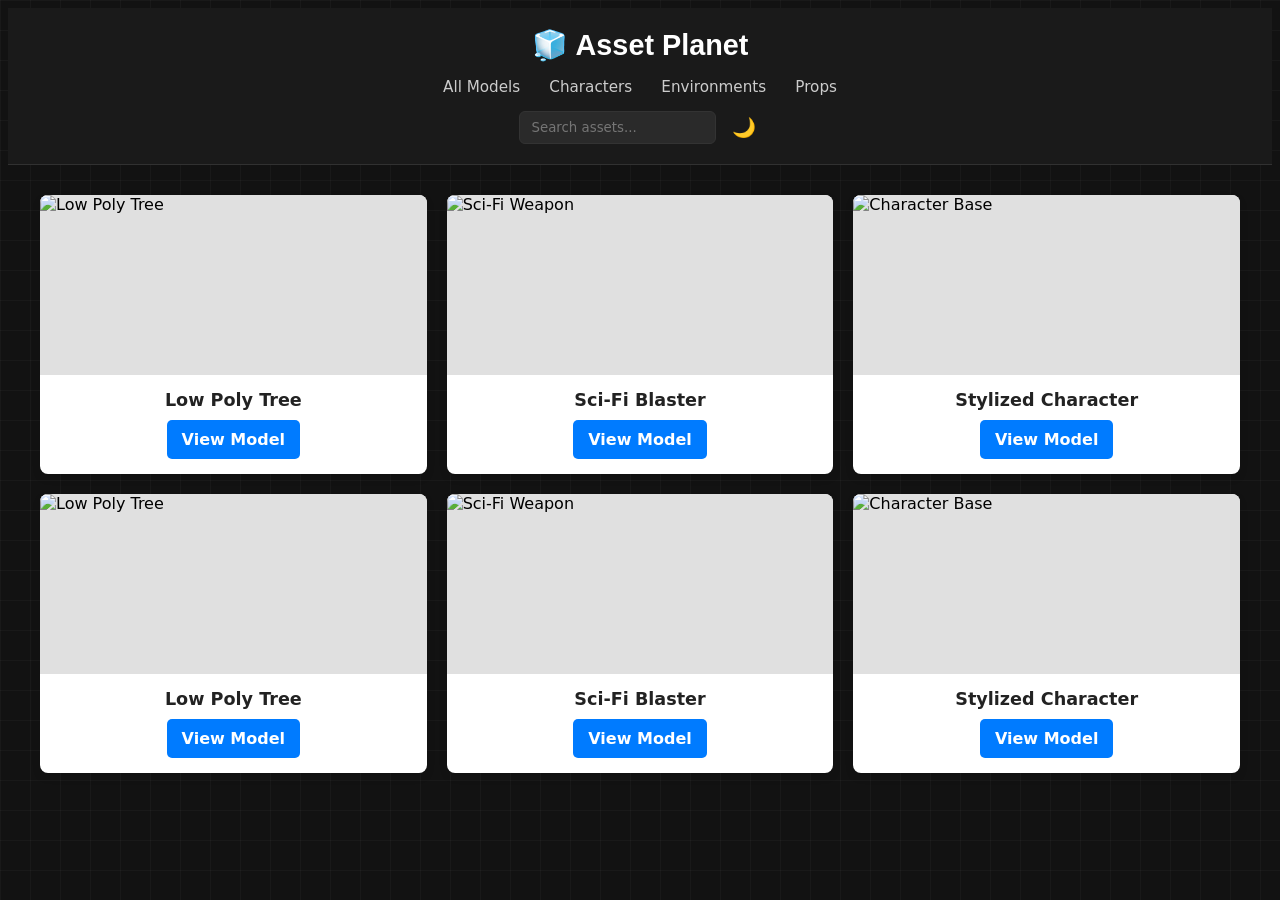
==== index.html @ 9cc5634b "Add files via upload" ====
<!DOCTYPE html>
<html lang="tr">
<head>
    <meta charset="UTF-8">
    <meta name="viewport" content="width=device-width, initial-scale=1.0">
    <title>Asset Planet</title>
    <link rel="stylesheet" href="style.css">
    <style>
        
        header {
            background-color: #1a1a1a;
            color: white;
            text-align: center;
            padding: 20px 0;
        }

        /* Modellerin listeleneceği alan */
        .model-gallery {
            display: grid;
            grid-template-columns: repeat(3, minmax(250px, 1fr));
            gap: 20px;
            padding: 30px;
            max-width: 1200px;
            margin: 0 auto;
        }

        /* Her bir model kartı */
        .model-card {
            background-color: white;
            border-radius: 8px;
            overflow: hidden;
            box-shadow: 0 4px 8px rgba(0, 0, 0, 0.1);
            display: flex;
            flex-direction: column;
            justify-content: space-between;
            transition: transform 0.2s ease-in-out;
        }

        .model-card:hover {
            transform: translateY(-5px);
        }

        /* Model görseli (Thumbnail) */
        .model-card img {
            width: 100%;
            height: 180px;
            object-fit: cover;
            background-color: #e0e0e0;
        }

        /* Kart içerik alanı */
        .model-info {
            padding: 15px;
            text-align: center;
        }

        .model-info h3 {
            margin: 0 0 10px 0;
            font-size: 1.1rem;
            color: #222;
        }

        /* İndirme butonu */
        .download-btn {
            display: inline-block;
            background-color: #007bff;
            color: white;
            text-decoration: none;
            padding: 10px 15px;
            border-radius: 5px;
            font-weight: bold;
            transition: background-color 0.2s ease;
        }

        .download-btn:hover {
            background-color: #0056b3;
        }
    </style>
</head>
<body>

    <header>
        <div class="logo">
        <span class="logo-icon">🧊</span> Asset Planet
    </div>
    
    <nav class="nav-links">
        <a href="#all">All Models</a>
        <a href="#characters">Characters</a>
        <a href="#environments">Environments</a>
        <a href="#props">Props</a>
        
    </nav>

    <div class="header-actions">
        <input type="text" placeholder="Search assets..." class="search-input">
        <button class="theme-toggle" id="themeBtn">🌙</button>
    </div>
    </header>

    <section class="model-gallery">
        
        <!-- Model Kartı 1 -->
        <article class="model-card">
            <img src="" alt="Low Poly Tree">
            <div class="model-info">
                <h3>Low Poly Tree</h3>
                <a href="model-detay.html" class="download-btn">View Model</a>
            </div>
        </article>

        <!-- Model Kartı 2 -->
        <article class="model-card">
            <img src="" alt="Sci-Fi Weapon">
            <div class="model-info">
                <h3>Sci-Fi Blaster</h3>
                <a href="model-detay.html" class="download-btn">View Model</a>
            </div>
        </article>

        <!-- Model Kartı 3 -->
        <article class="model-card">
            <img src="" alt="Character Base">
            <div class="model-info">
                <h3>Stylized Character</h3>
                <a href="model-detay.html" class="download-btn">View Model</a>
            </div>
        </article>

        <article class="model-card">
            <img src="" alt="Low Poly Tree">
            <div class="model-info">
                <h3>Low Poly Tree</h3>
                <a href="model-detay.html" class="download-btn">View Model</a>
            </div>
        </article>

        <!-- Model Kartı 2 -->
        <article class="model-card">
            <img src="" alt="Sci-Fi Weapon">
            <div class="model-info">
                <h3>Sci-Fi Blaster</h3>
                <a href="model-detay.html" class="download-btn">View Model</a>
            </div>
        </article>

        <!-- Model Kartı 3 -->
        <article class="model-card">
            <img src="" alt="Character Base">
            <div class="model-info">
                <h3>Stylized Character</h3>
                <a href="model-detay.html" class="download-btn">View Model</a>
            </div>
        </article>

        <!-- Yeni modeller eklemek için yukarıdaki <article> bloklarını çoğaltabilirsin -->

    </section>

</body>
</html>
---- style.css ----
/* Header Tasarım Stili (Ortalanmış Yapı) */
header {
    display: flex;
    flex-direction: column; /* Elemanları alt alta hizalamak istersen */
    align-items: center;    /* Yatayda tam ortalar */
    justify-content: center;
    gap: 15px;              /* Elemanlar arasındaki boşluk */
    padding: 20px 40px;
    color: white;

    background-color: #121212; /* Arka plan ile birebir aynı */
    border-bottom: 1px solid rgba(255, 255, 255, 0.1); /* İnce şeffaf çizgi */
    box-shadow: none; /* Ağır gölgeyi kaldırıyoruz */
}

.logo {
    font-size: 1.8rem;
    font-weight: bold;
    display: flex;
    align-items: center;
    gap: 8px;
    color: #ffffff;
    font-family: 'Franklin Gothic Medium', 'Arial Narrow', Arial, sans-serif;
}

.nav-links a {
    color: #ccc;
    text-decoration: none;
    margin: 0 12px;
    font-size: 0.95rem;
    transition: color 0.2s;
}

.nav-links a:hover {
    color: #007bff;
}

.header-actions {
    display: flex;
    align-items: center;
    gap: 10px;
}

.search-input {
    padding: 8px 12px;
    border-radius: 6px;
    border: 1px solid #333;
    background-color: #2a2a2a;
    color: white;
    outline: none;
}

.theme-toggle {
    background: none;
    border: none;
    cursor: pointer;
    font-size: 1.2rem;
}

body {
    background-color: #121212;
    /* İnce, şeffaf ızgara deseni */
    background-image: 
        linear-gradient(rgba(255, 255, 255, 0.03) 1px, transparent 1px),
        linear-gradient(90deg, rgba(255, 255, 255, 0.03) 1px, transparent 1px);
    background-size: 30px 30px; /* Izgara kare boyutu */
}

* {
    font-family: 'Inter', system-ui, -apple-system, sans-serif;
}
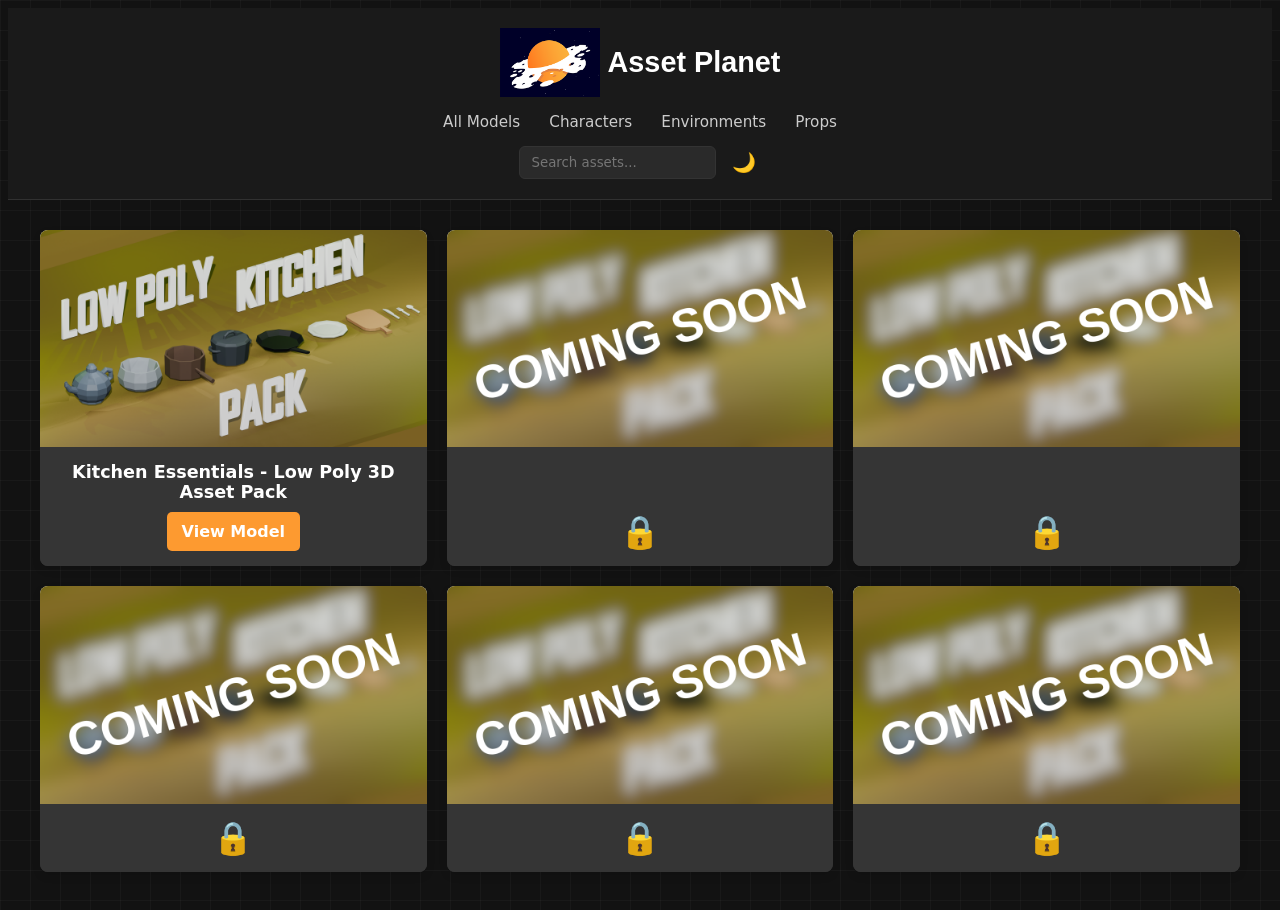
==== commit 71274486: "Add files via upload" ====
--- a/index.html
+++ b/index.html
@@ -26,7 +26,7 @@
 
         /* Her bir model kartı */
         .model-card {
-            background-color: white;
+            background-color: #353535;
             border-radius: 8px;
             overflow: hidden;
             box-shadow: 0 4px 8px rgba(0, 0, 0, 0.1);
@@ -43,7 +43,6 @@
         /* Model görseli (Thumbnail) */
         .model-card img {
             width: 100%;
-            height: 180px;
             object-fit: cover;
             background-color: #e0e0e0;
         }
@@ -52,18 +51,19 @@
         .model-info {
             padding: 15px;
             text-align: center;
+            background-color: #353535;
         }
 
         .model-info h3 {
             margin: 0 0 10px 0;
             font-size: 1.1rem;
-            color: #222;
+            color: #ffffff;
         }
 
         /* İndirme butonu */
         .download-btn {
             display: inline-block;
-            background-color: #007bff;
+            background-color: #FD9A30;
             color: white;
             text-decoration: none;
             padding: 10px 15px;
@@ -73,7 +73,7 @@
         }
 
         .download-btn:hover {
-            background-color: #0056b3;
+            background-color: #ca7b26;
         }
     </style>
 </head>
@@ -81,7 +81,7 @@
 
     <header>
         <div class="logo">
-        <span class="logo-icon">🧊</span> Asset Planet
+        <img src="img/logo.png" alt="" class="logo-resize"> Asset Planet
     </div>
     
     <nav class="nav-links">
@@ -102,54 +102,49 @@
         
         <!-- Model Kartı 1 -->
         <article class="model-card">
-            <img src="" alt="Low Poly Tree">
+            <img src="img/Cover2.png" alt="Kitchen Essentials" style="object-fit: contain;">
             <div class="model-info">
-                <h3>Low Poly Tree</h3>
-                <a href="model-detay.html" class="download-btn">View Model</a>
+                <h3>Kitchen Essentials - Low Poly 3D Asset Pack</h3>
+                <a href="https://lauvai.itch.io/kitchen-pack" class="download-btn" target="_blank">View Model</a>
             </div>
         </article>
 
         <!-- Model Kartı 2 -->
         <article class="model-card">
-            <img src="" alt="Sci-Fi Weapon">
+            <img src="img/Cover3.png" alt="Kitchen Essentials" style="object-fit: contain;">
             <div class="model-info">
-                <h3>Sci-Fi Blaster</h3>
-                <a href="model-detay.html" class="download-btn">View Model</a>
+                <span style="font-size: 32px;">🔒</span>
             </div>
         </article>
 
         <!-- Model Kartı 3 -->
         <article class="model-card">
-            <img src="" alt="Character Base">
+            <img src="img/Cover3.png" alt="Kitchen Essentials" style="object-fit: contain;">
             <div class="model-info">
-                <h3>Stylized Character</h3>
-                <a href="model-detay.html" class="download-btn">View Model</a>
+                <span style="font-size: 32px;">🔒</span>
             </div>
         </article>
 
         <article class="model-card">
-            <img src="" alt="Low Poly Tree">
+            <img src="img/Cover3.png" alt="Kitchen Essentials" style="object-fit: contain;">
             <div class="model-info">
-                <h3>Low Poly Tree</h3>
-                <a href="model-detay.html" class="download-btn">View Model</a>
+                <span style="font-size: 32px;">🔒</span>
             </div>
         </article>
 
         <!-- Model Kartı 2 -->
         <article class="model-card">
-            <img src="" alt="Sci-Fi Weapon">
+            <img src="img/Cover3.png" alt="Kitchen Essentials" style="object-fit: contain;">
             <div class="model-info">
-                <h3>Sci-Fi Blaster</h3>
-                <a href="model-detay.html" class="download-btn">View Model</a>
+                <span style="font-size: 32px;">🔒</span>
             </div>
         </article>
 
         <!-- Model Kartı 3 -->
         <article class="model-card">
-            <img src="" alt="Character Base">
+            <img src="img/Cover3.png" alt="Kitchen Essentials" style="object-fit: contain;">
             <div class="model-info">
-                <h3>Stylized Character</h3>
-                <a href="model-detay.html" class="download-btn">View Model</a>
+                <span style="font-size: 32px;">🔒</span>
             </div>
         </article>
 
--- a/style.css
+++ b/style.css
@@ -21,6 +21,11 @@
     gap: 8px;
     color: #ffffff;
     font-family: 'Franklin Gothic Medium', 'Arial Narrow', Arial, sans-serif;
+}
+
+.logo-resize{
+   height: auto;
+   width: 100px;
 }
 
 .nav-links a {
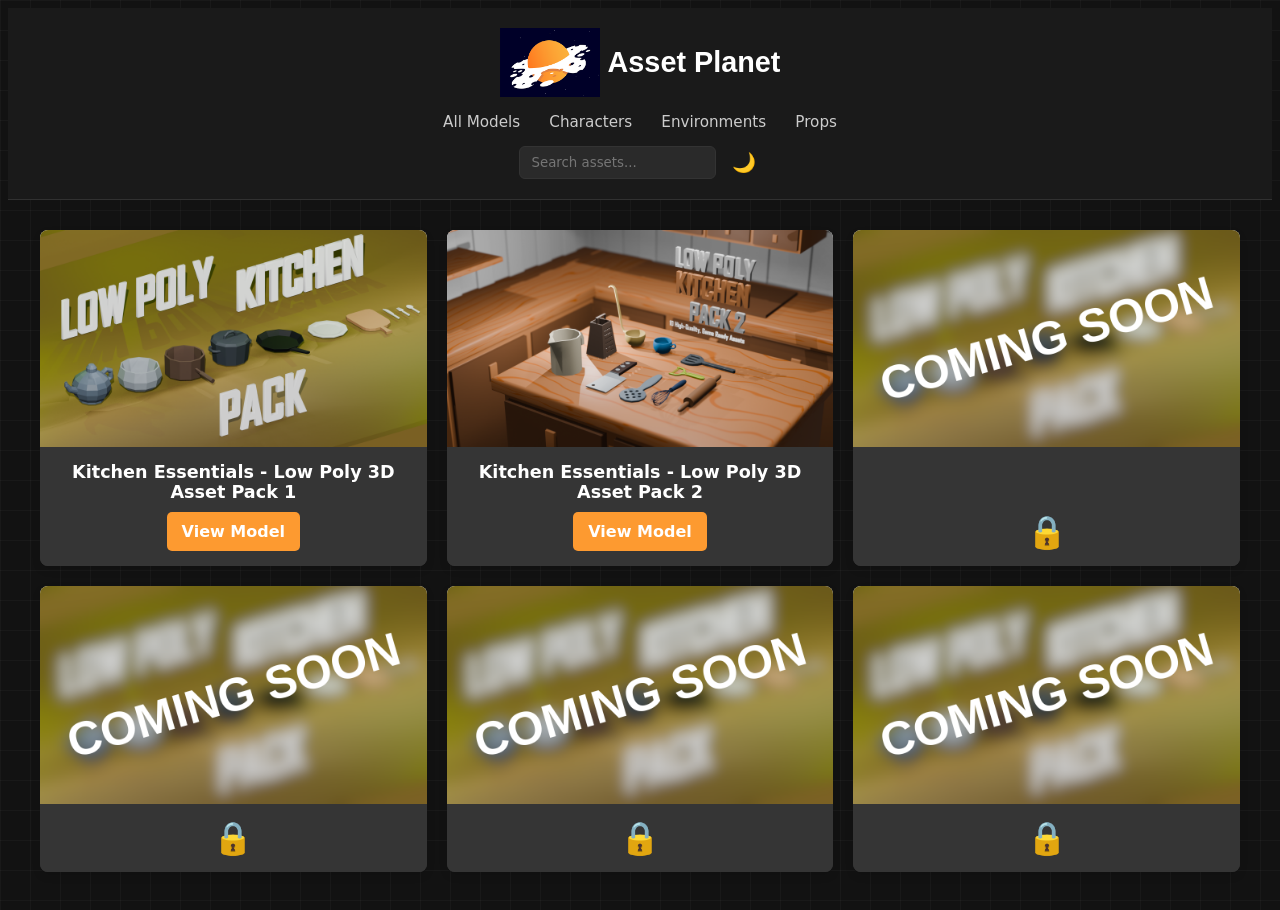
==== commit b4efe1d9: "Add files via upload" ====
--- a/index.html
+++ b/index.html
@@ -5,84 +5,16 @@
     <meta name="viewport" content="width=device-width, initial-scale=1.0">
     <title>Asset Planet</title>
     <link rel="stylesheet" href="style.css">
-    <style>
-        
-        header {
-            background-color: #1a1a1a;
-            color: white;
-            text-align: center;
-            padding: 20px 0;
-        }
 
-        /* Modellerin listeleneceği alan */
-        .model-gallery {
-            display: grid;
-            grid-template-columns: repeat(3, minmax(250px, 1fr));
-            gap: 20px;
-            padding: 30px;
-            max-width: 1200px;
-            margin: 0 auto;
-        }
-
-        /* Her bir model kartı */
-        .model-card {
-            background-color: #353535;
-            border-radius: 8px;
-            overflow: hidden;
-            box-shadow: 0 4px 8px rgba(0, 0, 0, 0.1);
-            display: flex;
-            flex-direction: column;
-            justify-content: space-between;
-            transition: transform 0.2s ease-in-out;
-        }
-
-        .model-card:hover {
-            transform: translateY(-5px);
-        }
-
-        /* Model görseli (Thumbnail) */
-        .model-card img {
-            width: 100%;
-            object-fit: cover;
-            background-color: #e0e0e0;
-        }
-
-        /* Kart içerik alanı */
-        .model-info {
-            padding: 15px;
-            text-align: center;
-            background-color: #353535;
-        }
-
-        .model-info h3 {
-            margin: 0 0 10px 0;
-            font-size: 1.1rem;
-            color: #ffffff;
-        }
-
-        /* İndirme butonu */
-        .download-btn {
-            display: inline-block;
-            background-color: #FD9A30;
-            color: white;
-            text-decoration: none;
-            padding: 10px 15px;
-            border-radius: 5px;
-            font-weight: bold;
-            transition: background-color 0.2s ease;
-        }
-
-        .download-btn:hover {
-            background-color: #ca7b26;
-        }
-    </style>
 </head>
 <body>
 
     <header>
+        <a href="index.html" class="logo-link">
         <div class="logo">
-        <img src="img/logo.png" alt="" class="logo-resize"> Asset Planet
-    </div>
+            <img src="img/logo.png" alt="Asset World Logo" class="logo-resize"> Asset Planet
+        </div>
+    </a>
     
     <nav class="nav-links">
         <a href="#all">All Models</a>
@@ -104,16 +36,17 @@
         <article class="model-card">
             <img src="img/Cover2.png" alt="Kitchen Essentials" style="object-fit: contain;">
             <div class="model-info">
-                <h3>Kitchen Essentials - Low Poly 3D Asset Pack</h3>
-                <a href="https://lauvai.itch.io/kitchen-pack" class="download-btn" target="_blank">View Model</a>
+                <h3>Kitchen Essentials - Low Poly 3D Asset Pack 1</h3>
+                <a href="kitchenpack1.html" class="download-btn" target="_blank">View Model</a>
             </div>
         </article>
 
         <!-- Model Kartı 2 -->
         <article class="model-card">
-            <img src="img/Cover3.png" alt="Kitchen Essentials" style="object-fit: contain;">
+            <img src="img/KitchenPack2/Cover.png" alt="Kitchen Essentials" style="object-fit: contain;">
             <div class="model-info">
-                <span style="font-size: 32px;">🔒</span>
+                <h3>Kitchen Essentials - Low Poly 3D Asset Pack 2</h3>
+                <a href="kitchenpack2.html" class="download-btn" target="_blank">View Model</a>
             </div>
         </article>
 
--- a/style.css
+++ b/style.css
@@ -73,4 +73,166 @@
 
 * {
     font-family: 'Inter', system-ui, -apple-system, sans-serif;
-}+}
+
+.blog-section {
+    max-width: 800px;
+    margin: 40px auto;
+    padding: 24px;
+    background-color: #1e1e1e; /* Koyu tema zemin */
+    border-radius: 12px;
+    border: 1px solid #333;
+    color: #e0e0e0;
+    font-family: Arial, sans-serif;
+}
+
+.blog-title {
+    font-size: 1.8rem;
+    margin-bottom: 10px;
+    color: #ffffff;
+}
+
+.blog-meta {
+    font-size: 0.9rem;
+    color: #888888;
+    display: flex;
+    gap: 15px;
+    margin-bottom: 20px;
+    border-bottom: 1px solid #333;
+    padding-bottom: 10px;
+}
+
+.blog-content p {
+    line-height: 1.6;
+    margin-bottom: 15px;
+    font-size: 1rem;
+    color: #cccccc;
+}
+
+.asset-highlights {
+    list-style: none;
+    padding: 0;
+    margin-top: 20px;
+}
+
+.asset-highlights li {
+    margin-bottom: 8px;
+    font-size: 0.95rem;
+}
+
+.blog-screenshots {
+    display: grid;
+    grid-template-columns: repeat(auto-fit, minmax(160px, 1fr));
+    gap: 12px;
+    margin-top: 24px;
+}
+
+.screenshot-img {
+    width: 100%;
+    height: 120px;
+    object-fit: cover;
+    border-radius: 8px;
+    border: 1px solid #333;
+    cursor: pointer;
+    transition: transform 0.2s ease, border-color 0.2s ease;
+}
+
+.screenshot-img:hover {
+    transform: scale(1.04);
+    border-color: #555;
+}
+
+.blog-cover {
+    width: 100%;
+    max-height: 380px;
+    overflow: hidden;
+    border-radius: 8px;
+    margin-bottom: 20px;
+    border: 1px solid #333;
+}
+
+.cover-img {
+    width: 100%;
+    height: 100%;
+    object-fit: cover;
+    display: block;
+}
+
+.logo-link {
+    text-decoration: none; /* Alt çizgiyi kaldırır */
+    color: inherit;        /* Mevcut yazı rengini korur */
+    display: inline-block;
+}
+
+.logo-link:hover {
+    opacity: 0.9;          /* Tıklanabilir olduğunu hissettiren hafif saydamlaşma efekti */
+}
+
+ header {
+            background-color: #1a1a1a;
+            color: white;
+            text-align: center;
+            padding: 20px 0;
+        }
+
+        /* Modellerin listeleneceği alan */
+        .model-gallery {
+            display: grid;
+            grid-template-columns: repeat(3, minmax(250px, 1fr));
+            gap: 20px;
+            padding: 30px;
+            max-width: 1200px;
+            margin: 0 auto;
+        }
+
+        /* Her bir model kartı */
+        .model-card {
+            background-color: #353535;
+            border-radius: 8px;
+            overflow: hidden;
+            box-shadow: 0 4px 8px rgba(0, 0, 0, 0.1);
+            display: flex;
+            flex-direction: column;
+            justify-content: space-between;
+            transition: transform 0.2s ease-in-out;
+        }
+
+        .model-card:hover {
+            transform: translateY(-5px);
+        }
+
+        /* Model görseli (Thumbnail) */
+        .model-card img {
+            width: 100%;
+            object-fit: cover;
+            background-color: #e0e0e0;
+        }
+
+        /* Kart içerik alanı */
+        .model-info {
+            padding: 15px;
+            text-align: center;
+            background-color: #353535;
+        }
+
+        .model-info h3 {
+            margin: 0 0 10px 0;
+            font-size: 1.1rem;
+            color: #ffffff;
+        }
+
+        /* İndirme butonu */
+        .download-btn {
+            display: inline-block;
+            background-color: #FD9A30;
+            color: white;
+            text-decoration: none;
+            padding: 10px 15px;
+            border-radius: 5px;
+            font-weight: bold;
+            transition: background-color 0.2s ease;
+        }
+
+        .download-btn:hover {
+            background-color: #ca7b26;
+        }
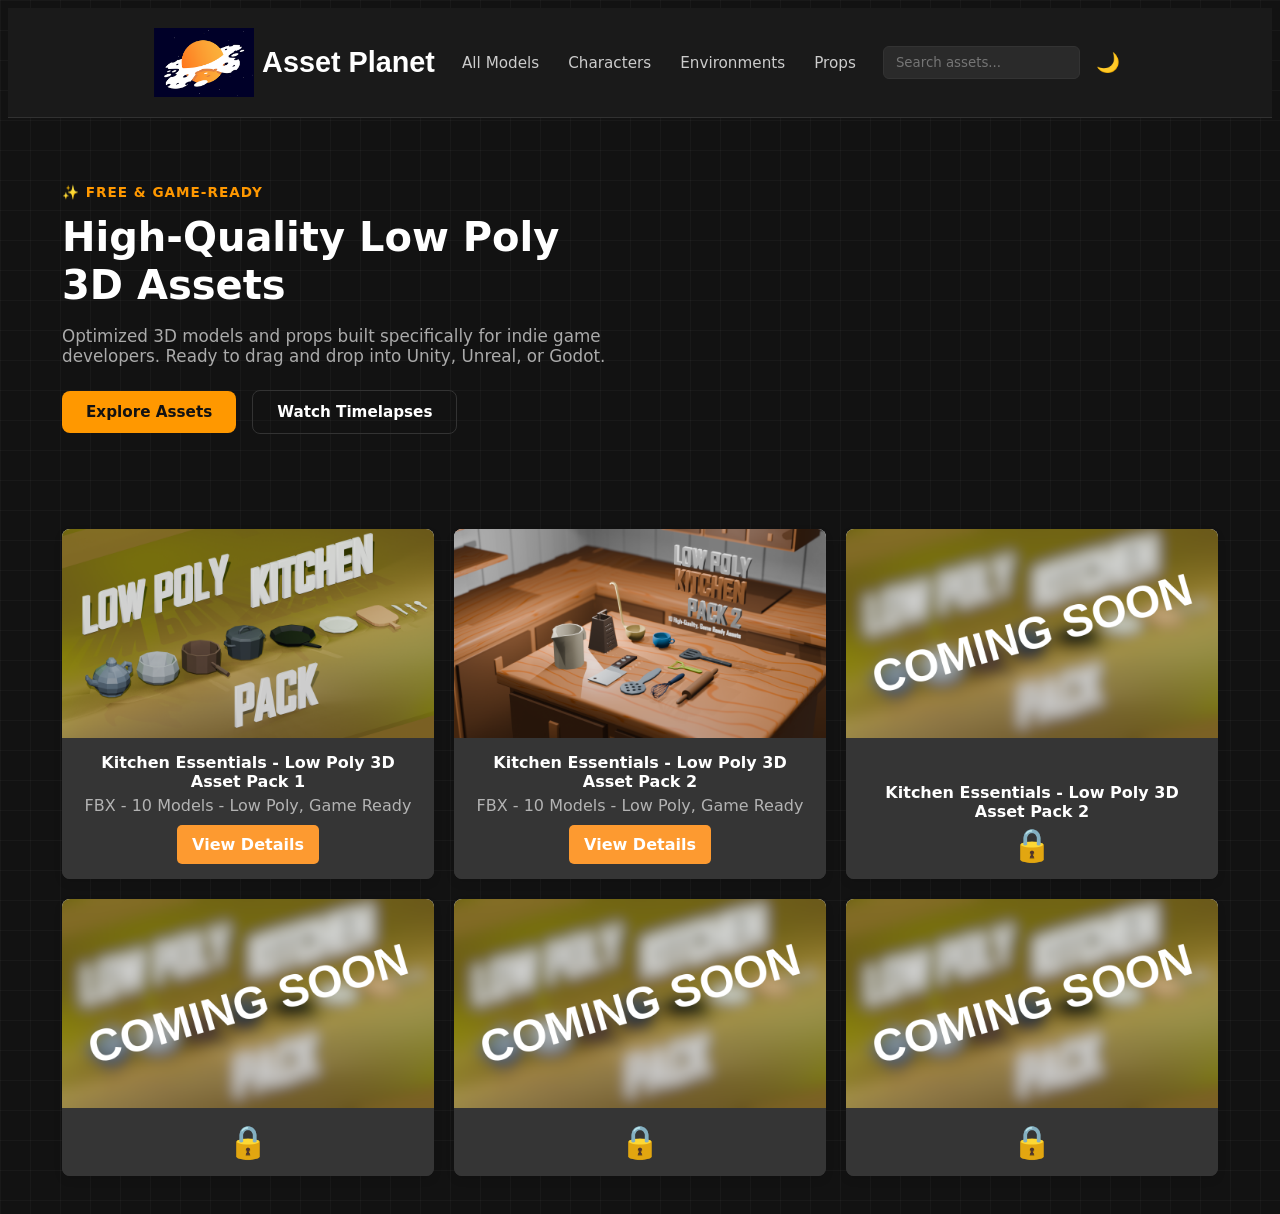
==== commit 4a50073e: "Add files via upload" ====
--- a/index.html
+++ b/index.html
@@ -10,6 +10,7 @@
 <body>
 
     <header>
+        
         <a href="index.html" class="logo-link">
         <div class="logo">
             <img src="img/logo.png" alt="Asset World Logo" class="logo-resize"> Asset Planet
@@ -30,14 +31,36 @@
     </div>
     </header>
 
-    <section class="model-gallery">
+    <section>
+        <div class="container hero-inner">
+
+            <div class="hero-section"></div>
+  <div class="hero-content">
+    <span class="hero-tag">✨ FREE & GAME-READY</span>
+    <h1>High-Quality Low Poly 3D Assets</h1>
+    <p>Optimized 3D models and props built specifically for indie game developers. Ready to drag and drop into Unity, Unreal, or Godot.</p>
+    <div class="hero-buttons">
+      <a href="" class="btn-primary">Explore Assets</a>
+      <a href="" class="btn-secondary">Watch Timelapses</a>
+    </div>
+    </div>
+  </div>
+  </div>
+</section>
+
+    <section>
+
+        <div class=" container">
+
+            <div class="model-gallery">
         
         <!-- Model Kartı 1 -->
         <article class="model-card">
             <img src="img/Cover2.png" alt="Kitchen Essentials" style="object-fit: contain;">
             <div class="model-info">
                 <h3>Kitchen Essentials - Low Poly 3D Asset Pack 1</h3>
-                <a href="kitchenpack1.html" class="download-btn" target="_blank">View Model</a>
+                <h4>FBX - 10 Models - Low Poly, Game Ready</h4>
+                <a href="kitchenpack1.html" class="download-btn" target="_blank">View Details</a>
             </div>
         </article>
 
@@ -46,7 +69,8 @@
             <img src="img/KitchenPack2/Cover.png" alt="Kitchen Essentials" style="object-fit: contain;">
             <div class="model-info">
                 <h3>Kitchen Essentials - Low Poly 3D Asset Pack 2</h3>
-                <a href="kitchenpack2.html" class="download-btn" target="_blank">View Model</a>
+                <h4>FBX - 10 Models - Low Poly, Game Ready</h4>
+                <a href="kitchenpack2.html" class="download-btn" target="_blank">View Details</a>
             </div>
         </article>
 
@@ -54,6 +78,7 @@
         <article class="model-card">
             <img src="img/Cover3.png" alt="Kitchen Essentials" style="object-fit: contain;">
             <div class="model-info">
+                <h3>Kitchen Essentials - Low Poly 3D Asset Pack 2</h3>
                 <span style="font-size: 32px;">🔒</span>
             </div>
         </article>
@@ -79,6 +104,10 @@
             <div class="model-info">
                 <span style="font-size: 32px;">🔒</span>
             </div>
+
+            </div>
+
+            </div>
         </article>
 
         <!-- Yeni modeller eklemek için yukarıdaki <article> bloklarını çoğaltabilirsin -->
--- a/style.css
+++ b/style.css
@@ -1,7 +1,6 @@
 /* Header Tasarım Stili (Ortalanmış Yapı) */
 header {
     display: flex;
-    flex-direction: column; /* Elemanları alt alta hizalamak istersen */
     align-items: center;    /* Yatayda tam ortalar */
     justify-content: center;
     gap: 15px;              /* Elemanlar arasındaki boşluk */
@@ -216,9 +215,17 @@
         }
 
         .model-info h3 {
+            margin: 0 0 5px 0;
+            font-size: 1.0rem;
+            color: #ffffff;
+            font-weight: 700;
+        }
+
+        .model-info h4 {
             margin: 0 0 10px 0;
-            font-size: 1.1rem;
-            color: #ffffff;
+            font-size: 1.0rem;
+            color: #b3b3b3;
+            font-weight: 400;
         }
 
         /* İndirme butonu */
@@ -235,4 +242,109 @@
 
         .download-btn:hover {
             background-color: #ca7b26;
-        }+        }
+
+        .hero-section {
+  display: flex;
+  align-items: center;
+  justify-content: space-between;
+  padding: 60px 5%;
+  background: linear-gradient(135deg, #181818 0%, #222222 100%);
+  border-bottom: 1px solid #2a2a2a;
+}
+
+.hero-content {
+  max-width: 550px;
+}
+
+.hero-tag {
+  color: #ff9800;
+  font-size: 0.85rem;
+  font-weight: 700;
+  letter-spacing: 1px;
+}
+
+.hero-content h1 {
+  font-size: 2.5rem;
+  margin: 12px 0;
+  color: #fff;
+  line-height: 1.2;
+}
+
+.hero-content p {
+  color: #aaa;
+  font-size: 1.05rem;
+  margin-bottom: 24px;
+}
+
+.hero-media img {
+  width: 100%;
+  max-width: 480px;
+  border-radius: 12px;
+  box-shadow: 0 20px 40px rgba(0,0,0,0.5);
+}
+
+.container {
+  max-width: 1250px; /* Sitenin içeriğinin yayılacağı maks genişlik */
+  margin: 0 auto;    /* Sağdan ve soldan eşit uzaklıkta tam ortalar */
+  padding: 0 24px;   /* Ekran küçüldüğünde kenarlara yapışmaması için */
+}
+
+/* Arka plan ekranın tamamını kaplar */
+.hero-section {
+  background-color: #181818;
+  border-bottom: 1px solid #2a2a2a;
+  padding: 40px 0; /* Üst-alt boşluk */
+  height: 300px;
+}
+
+/* İçerik container sayesinde kartlarla tam aynı çizgide durur */
+.hero-inner {
+  display: flex;
+  align-items: center;
+  gap: 30px;
+}
+
+/* Buton Kapsayıcısı */
+.hero-buttons {
+  display: flex;
+  gap: 16px;
+  align-items: center;
+  margin-top: 24px;
+}
+
+/* Ortak Buton Stili */
+.btn-primary,
+.btn-secondary {
+  display: inline-block;
+  padding: 12px 24px;
+  border-radius: 8px;
+  font-weight: 600;
+  font-size: 0.95rem;
+  text-decoration: none;
+  transition: all 0.2s ease-in-out;
+}
+
+/* Ana Buton (Explore Assets) */
+.btn-primary {
+  background-color: #ff9800; /* Vurgu rengi */
+  color: #121212;
+}
+
+.btn-primary:hover {
+  background-color: #e68a00;
+  transform: translateY(-2px);
+}
+
+/* İkincil Buton (Watch Timelapses) */
+.btn-secondary {
+  background-color: transparent;
+  color: #ffffff;
+  border: 1px solid #333333;
+}
+
+.btn-secondary:hover {
+  background-color: #222222;
+  border-color: #555555;
+  transform: translateY(-2px);
+}
